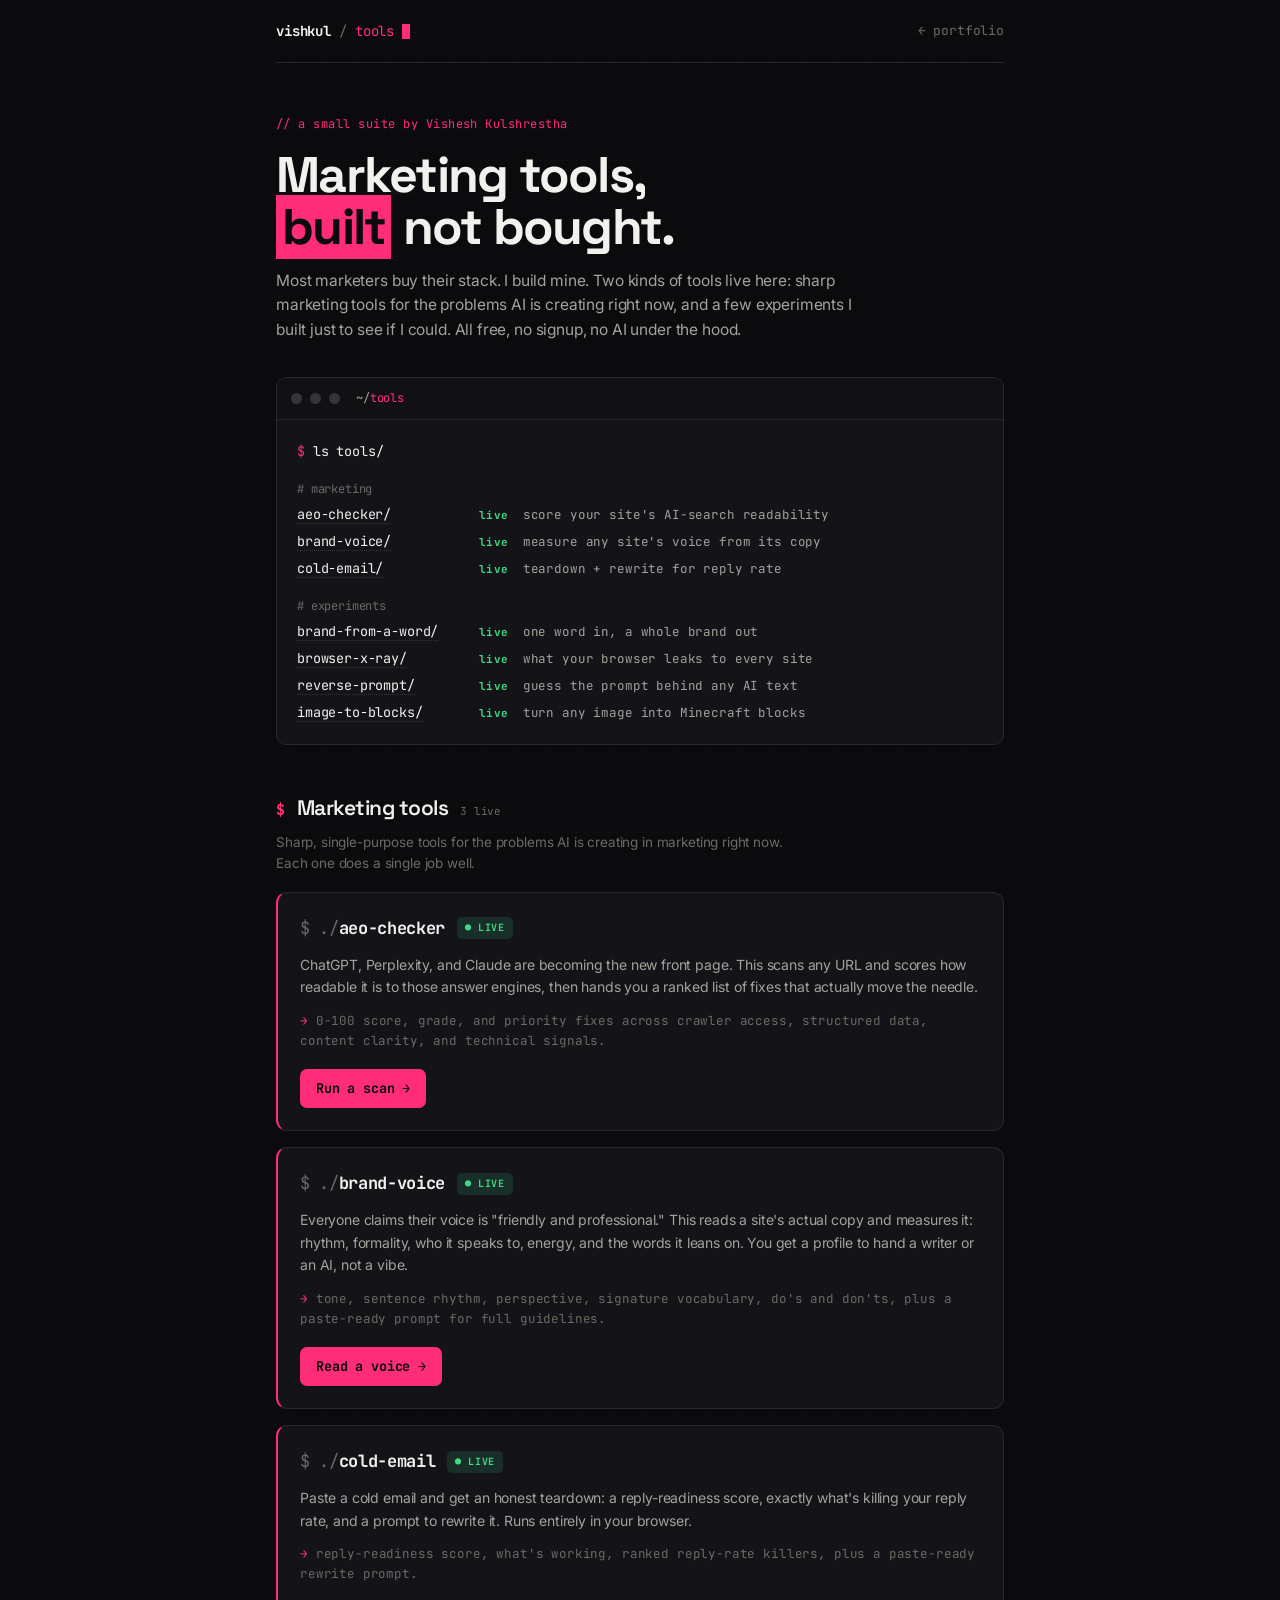
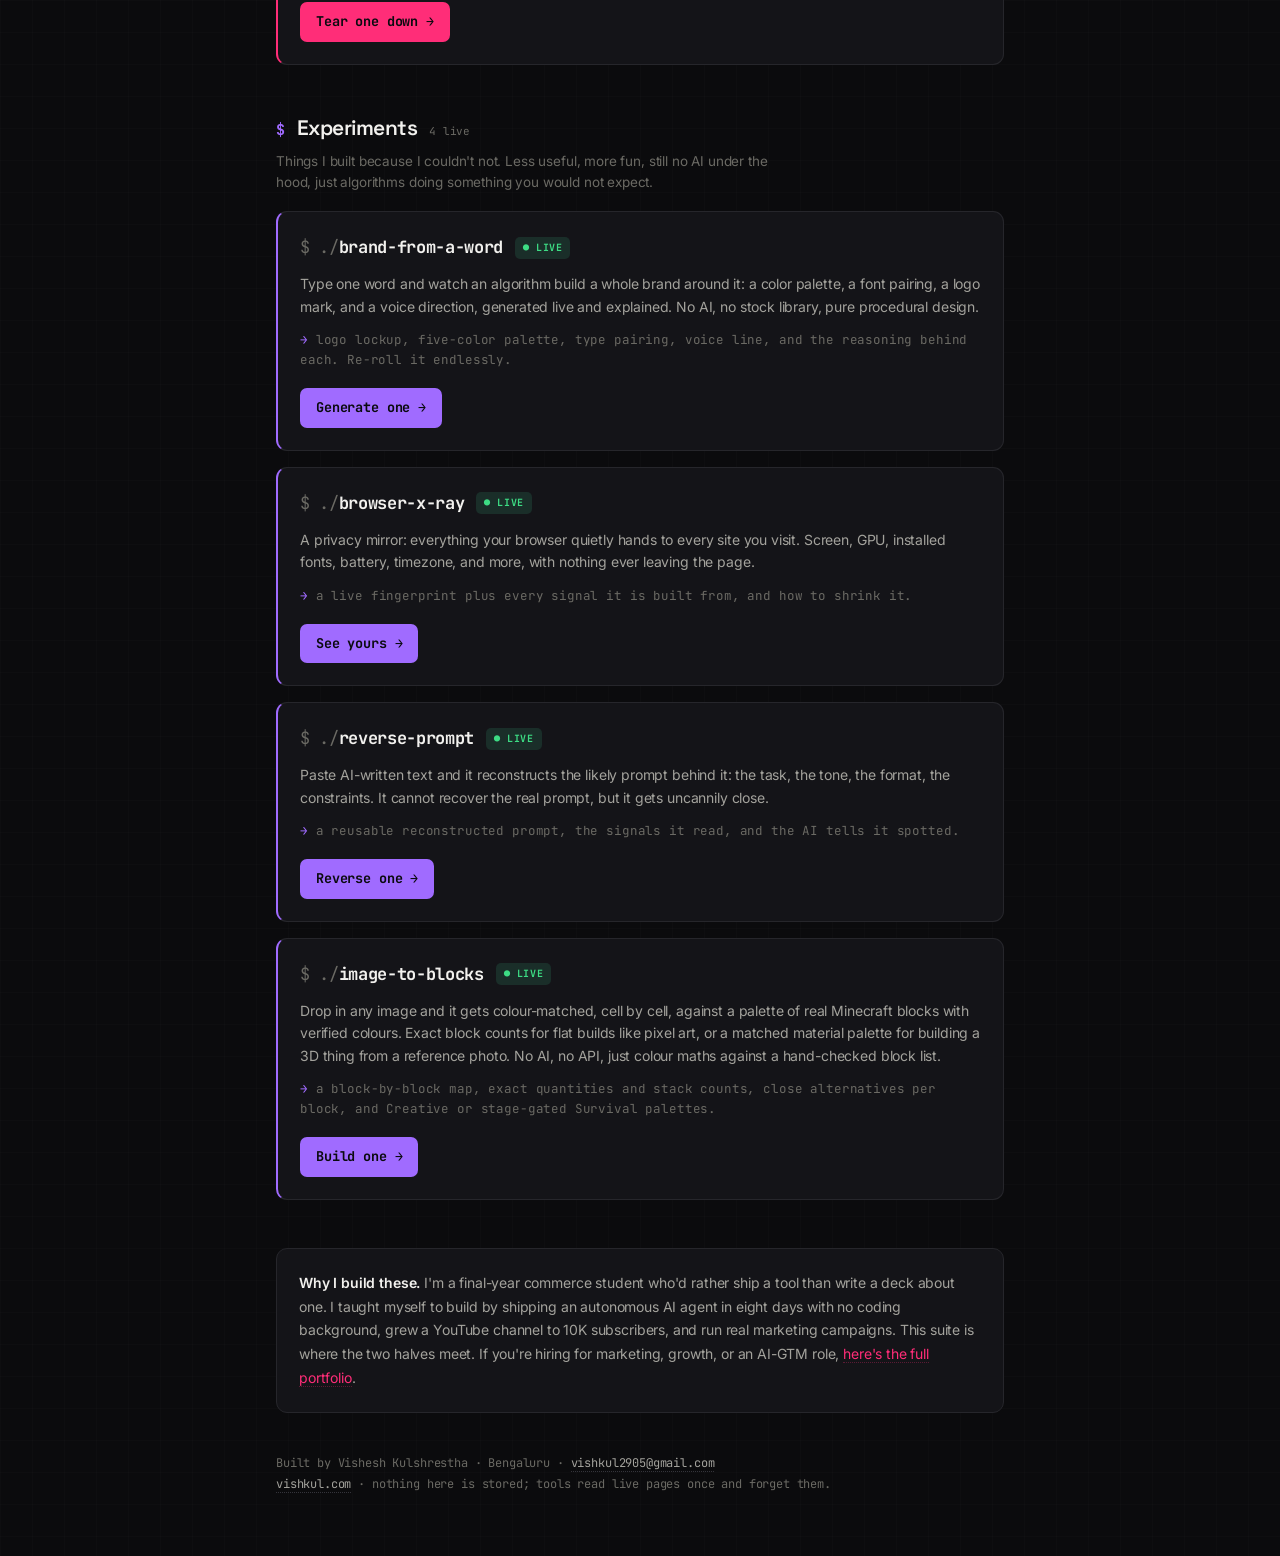
==== tools/index.html @ 20dfca80 "site v2 - minecraft tool + fixes" ====
<!doctype html>
<html lang="en">
<head>
<meta charset="utf-8">
<meta name="viewport" content="width=device-width, initial-scale=1">
<title>vishkul/tools · marketing tools, built not bought</title>
<meta name="description" content="A small suite of sharp, single-purpose marketing tools for the AI era, built by Vishesh Kulshrestha. Start with the AEO Checker: score how readable your site is to AI search.">
<meta property="og:title" content="vishkul/tools">
<meta property="og:description" content="Marketing tools, built not bought. Sharp single-purpose tools for the AI era.">
<link rel="preconnect" href="https://fonts.googleapis.com">
<link rel="preconnect" href="https://fonts.gstatic.com" crossorigin>
<link href="https://fonts.googleapis.com/css2?family=Space+Grotesk:wght@400;500;600;700&family=JetBrains+Mono:wght@400;500;600;700&family=Inter:wght@400;450;500;600&display=swap" rel="stylesheet">
<link rel="stylesheet" href="/tools/assets/tools.css">
<style>
  .hero { margin-top: 52px; }
  .kicker { font-size: 12px; color: var(--accent); letter-spacing: 0.04em; }
  h1.title { font-family: var(--display); font-size: clamp(32px, 6vw, 50px); font-weight: 700; line-height: 1.04;
    margin-top: 14px; letter-spacing: -0.035em; }
  h1.title .pink { color: var(--accent); }
  .sub { font-family: var(--body); margin-top: 16px; color: var(--dim); font-size: 15.5px; max-width: 58ch; line-height: 1.6; }

  .ls { margin-top: 34px; }
  .ls .term-body { padding: 18px 20px; font-size: 13.5px; line-height: 2; }
  .ls .cmd { color: var(--text); }
  .ls .cmd .prompt { color: var(--accent); margin-right: 8px; }
  .ls .row { display: flex; gap: 14px; align-items: baseline; }
  .ls .fname { color: var(--text); width: 168px; }
  .ls .fname a { border-bottom: 1px dotted var(--border-2); }
  .ls .fname a:hover { color: var(--accent); }
  .ls .stat { font-size: 11px; font-weight: 700; letter-spacing: 0.04em; }
  .ls .stat.live { color: var(--green); }
  .ls .stat.soon { color: var(--dimmer); }
  .ls .desc { color: var(--dim); font-size: 12.5px; }
  @media (max-width:560px){ .ls .fname{ width: 120px; } .ls .desc{ display:none; } }

  .ls .grp { color: var(--dimmer); font-size: 12px; margin-top: 12px; }
  .cat-head { margin: 46px 0 0; display: flex; align-items: baseline; gap: 12px; flex-wrap: wrap; }
  .cat-head .chp { color: var(--accent); font-family: var(--mono); font-weight: 700; }
  .cat-head h2 { font-family: var(--display); font-size: 21px; font-weight: 600; letter-spacing: -0.025em; }
  .cat-head .cnt { font-family: var(--mono); font-size: 11px; color: var(--dimmer); }
  .cat-sub { font-family: var(--body); font-size: 13.5px; color: var(--dimmer); margin: 7px 0 0; max-width: 58ch; line-height: 1.55; }
  .cat-head { scroll-margin-top: 24px; }
  .exp-zone { --accent: #a06bff; --accent-line: rgba(160,107,255,0.42); --accent-dim: rgba(160,107,255,0.13); }
  .cards { margin-top: 18px; display: grid; gap: 16px; }
  .card { border: 1px solid var(--border); border-radius: 11px; padding: 22px; background: var(--surface);
    transition: border-color .15s, transform .15s; }
  .card.live { border-left: 2px solid var(--accent); }
  .card.live:hover { border-color: var(--accent-line); transform: translateY(-2px); }
  .card.soon { opacity: 0.72; }
  .card-top { display: flex; align-items: center; gap: 12px; }
  .card-name { font-size: 17px; font-weight: 700; letter-spacing: -0.02em; }
  .card-name .dimmer { color: var(--dimmer); font-weight: 400; }
  .tag { font-size: 10px; font-weight: 700; letter-spacing: 0.06em; padding: 3px 8px; border-radius: 5px; }
  .tag.live { color: var(--green); background: rgba(70,224,160,0.12); }
  .tag.soon { color: var(--dimmer); background: var(--surface-2); border: 1px solid var(--border); }
  .card-desc { font-family: var(--body); margin-top: 12px; color: var(--dim); font-size: 14px; line-height: 1.6; }
  .card-out { margin-top: 12px; font-size: 12.5px; color: var(--dimmer); }
  .card-out .arrow { color: var(--accent); }
  .card-cta { margin-top: 18px; display: inline-flex; align-items: center; gap: 8px;
    background: var(--accent); color: #0a0a0f; font-weight: 700; font-size: 13.5px;
    padding: 9px 16px; border-radius: 7px; transition: filter .15s; }
  .card-cta:hover { filter: brightness(1.08); }
  .card-soonnote { margin-top: 16px; font-size: 12px; color: var(--dimmer); }

  .twocol { display: grid; grid-template-columns: 1fr 1fr; gap: 16px; }
  @media (max-width:560px){ .twocol { grid-template-columns: 1fr; } }

  .about { font-family: var(--body); margin-top: 48px; padding: 22px; border: 1px solid var(--border); border-radius: 11px;
    background: var(--surface); font-size: 14px; color: var(--dim); line-height: 1.7; }
  .about b { color: var(--text); font-weight: 600; }
  .about a { color: var(--accent); border-bottom: 1px dotted var(--accent-line); }

  .footnote { margin: 40px 0 60px; font-size: 12px; color: var(--dimmer); line-height: 1.8; }
  .footnote a { color: var(--dim); border-bottom: 1px dotted var(--border-2); }
  .footnote a:hover { color: var(--accent); }
</style>
<link rel="icon" href="/favicon.svg" type="image/svg+xml">
</head>
<body>
<div class="wrap">

  <nav class="topbar">
    <a class="brand" href="/"><b>vishkul</b> <span class="dimmer">/</span> <span class="accent">tools</span><span class="blink"></span></a>
    <a class="back" href="/">← portfolio</a>
  </nav>

  <header class="hero">
    <div class="kicker">// a small suite by Vishesh Kulshrestha</div>
    <h1 class="title">Marketing tools,<br><span class="mark">built</span> not bought.</h1>
    <p class="sub">Most marketers buy their stack. I build mine. Two kinds of tools live here: sharp marketing tools for the problems AI is creating right now, and a few experiments I built just to see if I could. All free, no signup, no AI under the hood.</p>
  </header>

  <section class="ls">
    <div class="term">
      <div class="term-head">
        <span class="dot"></span><span class="dot"></span><span class="dot"></span>
        <span class="term-path">~/<span class="accent">tools</span></span>
      </div>
      <div class="term-body">
        <div class="cmd"><span class="prompt">$</span>ls tools/</div>
        <div class="grp"># marketing</div>
        <div class="row"><span class="fname"><a href="aeo.html" target="_blank" rel="noopener">aeo-checker/</a></span><span class="stat live">live</span><span class="desc">score your site's AI-search readability</span></div>
        <div class="row"><span class="fname"><a href="brand-voice.html" target="_blank" rel="noopener">brand-voice/</a></span><span class="stat live">live</span><span class="desc">measure any site's voice from its copy</span></div>
        <div class="row"><span class="fname"><a href="cold-email.html" target="_blank" rel="noopener">cold-email/</a></span><span class="stat live">live</span><span class="desc">teardown + rewrite for reply rate</span></div>
        <div class="grp"># experiments</div>
        <div class="row"><span class="fname"><a href="brand-from-word.html" target="_blank" rel="noopener">brand-from-a-word/</a></span><span class="stat live">live</span><span class="desc">one word in, a whole brand out</span></div>
        <div class="row"><span class="fname"><a href="browser-x-ray.html" target="_blank" rel="noopener">browser-x-ray/</a></span><span class="stat live">live</span><span class="desc">what your browser leaks to every site</span></div>
        <div class="row"><span class="fname"><a href="reverse-prompt.html" target="_blank" rel="noopener">reverse-prompt/</a></span><span class="stat live">live</span><span class="desc">guess the prompt behind any AI text</span></div>
        <div class="row"><span class="fname"><a href="minecraft-blocks.html" target="_blank" rel="noopener">image-to-blocks/</a></span><span class="stat live">live</span><span class="desc">turn any image into Minecraft blocks</span></div>
      </div>
    </div>
  </section>

  <div class="cat-head" id="marketing"><span class="chp">$</span><h2>Marketing tools</h2><span class="cnt">3 live</span></div>
  <p class="cat-sub">Sharp, single-purpose tools for the problems AI is creating in marketing right now. Each one does a single job well.</p>
  <section class="cards">

    <div class="card live">
      <div class="card-top">
        <span class="card-name"><span class="dimmer">$ ./</span>aeo-checker</span>
        <span class="tag live">● LIVE</span>
      </div>
      <p class="card-desc">ChatGPT, Perplexity, and Claude are becoming the new front page. This scans any URL and scores how readable it is to those answer engines, then hands you a ranked list of fixes that actually move the needle.</p>
      <div class="card-out"><span class="arrow">→</span> 0-100 score, grade, and priority fixes across crawler access, structured data, content clarity, and technical signals.</div>
      <a class="card-cta" href="aeo.html" target="_blank" rel="noopener">Run a scan →</a>
    </div>

    <div class="card live">
      <div class="card-top">
        <span class="card-name"><span class="dimmer">$ ./</span>brand-voice</span>
        <span class="tag live">● LIVE</span>
      </div>
      <p class="card-desc">Everyone claims their voice is "friendly and professional." This reads a site's actual copy and measures it: rhythm, formality, who it speaks to, energy, and the words it leans on. You get a profile to hand a writer or an AI, not a vibe.</p>
      <div class="card-out"><span class="arrow">→</span> tone, sentence rhythm, perspective, signature vocabulary, do's and don'ts, plus a paste-ready prompt for full guidelines.</div>
      <a class="card-cta" href="brand-voice.html" target="_blank" rel="noopener">Read a voice →</a>
    </div>

    <div class="card live">
      <div class="card-top">
        <span class="card-name"><span class="dimmer">$ ./</span>cold-email</span>
        <span class="tag live">● LIVE</span>
      </div>
      <p class="card-desc">Paste a cold email and get an honest teardown: a reply-readiness score, exactly what's killing your reply rate, and a prompt to rewrite it. Runs entirely in your browser.</p>
      <div class="card-out"><span class="arrow">→</span> reply-readiness score, what's working, ranked reply-rate killers, plus a paste-ready rewrite prompt.</div>
      <a class="card-cta" href="cold-email.html" target="_blank" rel="noopener">Tear one down →</a>
    </div>

  </section>

  <div class="exp-zone">
  <div class="cat-head" id="experiments"><span class="chp">$</span><h2>Experiments</h2><span class="cnt">4 live</span></div>
  <p class="cat-sub">Things I built because I couldn't not. Less useful, more fun, still no AI under the hood, just algorithms doing something you would not expect.</p>
  <section class="cards">

    <div class="card live">
      <div class="card-top">
        <span class="card-name"><span class="dimmer">$ ./</span>brand-from-a-word</span>
        <span class="tag live">● LIVE</span>
      </div>
      <p class="card-desc">Type one word and watch an algorithm build a whole brand around it: a color palette, a font pairing, a logo mark, and a voice direction, generated live and explained. No AI, no stock library, pure procedural design.</p>
      <div class="card-out"><span class="arrow">→</span> logo lockup, five-color palette, type pairing, voice line, and the reasoning behind each. Re-roll it endlessly.</div>
      <a class="card-cta" href="brand-from-word.html" target="_blank" rel="noopener">Generate one →</a>
    </div>

    <div class="card live">
      <div class="card-top">
        <span class="card-name"><span class="dimmer">$ ./</span>browser-x-ray</span>
        <span class="tag live">● LIVE</span>
      </div>
      <p class="card-desc">A privacy mirror: everything your browser quietly hands to every site you visit. Screen, GPU, installed fonts, battery, timezone, and more, with nothing ever leaving the page.</p>
      <div class="card-out"><span class="arrow">→</span> a live fingerprint plus every signal it is built from, and how to shrink it.</div>
      <a class="card-cta" href="browser-x-ray.html" target="_blank" rel="noopener">See yours →</a>
    </div>

    <div class="card live">
      <div class="card-top">
        <span class="card-name"><span class="dimmer">$ ./</span>reverse-prompt</span>
        <span class="tag live">● LIVE</span>
      </div>
      <p class="card-desc">Paste AI-written text and it reconstructs the likely prompt behind it: the task, the tone, the format, the constraints. It cannot recover the real prompt, but it gets uncannily close.</p>
      <div class="card-out"><span class="arrow">→</span> a reusable reconstructed prompt, the signals it read, and the AI tells it spotted.</div>
      <a class="card-cta" href="reverse-prompt.html" target="_blank" rel="noopener">Reverse one →</a>
    </div>

    <div class="card live">
      <div class="card-top">
        <span class="card-name"><span class="dimmer">$ ./</span>image-to-blocks</span>
        <span class="tag live">● LIVE</span>
      </div>
      <p class="card-desc">Drop in any image and it gets colour-matched, cell by cell, against a palette of real Minecraft blocks with verified colours. Exact block counts for flat builds like pixel art, or a matched material palette for building a 3D thing from a reference photo. No AI, no API, just colour maths against a hand-checked block list.</p>
      <div class="card-out"><span class="arrow">→</span> a block-by-block map, exact quantities and stack counts, close alternatives per block, and Creative or stage-gated Survival palettes.</div>
      <a class="card-cta" href="minecraft-blocks.html" target="_blank" rel="noopener">Build one →</a>
    </div>

  </section>
  </div>

  <section class="about">
    <b>Why I build these.</b> I'm a final-year commerce student who'd rather ship a tool than write a deck about one. I taught myself to build by shipping an autonomous AI agent in eight days with no coding background, grew a YouTube channel to 10K subscribers, and run real marketing campaigns. This suite is where the two halves meet. If you're hiring for marketing, growth, or an AI-GTM role, <a href="https://www.vishkul.com">here's the full portfolio</a>.
  </section>

  <p class="footnote">
    Built by Vishesh Kulshrestha · Bengaluru · <a href="mailto:vishkul2905@gmail.com">vishkul2905@gmail.com</a>
    <br><a href="https://www.vishkul.com">vishkul.com</a> · nothing here is stored; tools read live pages once and forget them.
  </p>

</div>
</body>
</html>
---- tools/assets/tools.css ----
:root {
  /* matched to vishkul.com portfolio tokens */
  --bg:        #0b0b0d;
  --surface:   #141418;
  --surface-2: #17171c;
  --bg-soft:   #111114;
  --border:    #26262b;
  --border-2:  #34343b;
  --text:      #f2f1ee;
  --dim:       #a3a29c;
  --dimmer:    #6b6a64;
  --accent:    #ff2d78;
  --accent-soft:#ff5e96;
  --accent-dim:rgba(255,45,120,0.10);
  --accent-line:rgba(255,45,120,0.30);
  --green:     #3ddc84;
  --amber:     #febc2e;
  --red:       #ff4d4d;
  --mono:    "JetBrains Mono", ui-monospace, "SF Mono", Menlo, Consolas, monospace;
  --display: "Space Grotesk", system-ui, sans-serif;
  --body:    "Inter", system-ui, sans-serif;
}

* { box-sizing: border-box; margin: 0; padding: 0; }
html { -webkit-text-size-adjust: 100%; scroll-behavior: smooth; }

/* terminal default stays mono; prose elements opt into Inter, headings into Space Grotesk */
body {
  background: var(--bg);
  color: var(--text);
  font-family: var(--mono);
  font-size: 15px;
  line-height: 1.6;
  letter-spacing: -0.01em;
  -webkit-font-smoothing: antialiased;
  min-height: 100vh;
  overflow-x: hidden;
  background-image:
    linear-gradient(rgba(255,255,255,0.012) 1px, transparent 1px),
    linear-gradient(90deg, rgba(255,255,255,0.012) 1px, transparent 1px);
  background-size: 32px 32px;
}

a { color: inherit; text-decoration: none; }
::selection { background: var(--accent); color: #0b0b0d; }

.wrap { max-width: 780px; margin: 0 auto; padding: 0 26px; }

/* pink highlight, like the portfolio h1 .mark */
.mark { background: var(--accent); color: #0b0b0d; padding: 0 .12em;
  -webkit-box-decoration-break: clone; box-decoration-break: clone; }

/* ---- top nav ---- */
.topbar {
  display: flex; align-items: center; justify-content: space-between;
  padding: 20px 0; border-bottom: 1px solid var(--border);
}
.brand { font-size: 14px; color: var(--dim); display: flex; align-items: center; gap: 8px; text-decoration: none; }
.brand b { color: var(--text); font-weight: 700; }
.brand .accent { color: var(--accent); }
.brand .blink { width: 8px; height: 15px; background: var(--accent); display: inline-block;
  animation: blink 1.1s steps(1) infinite; }
@keyframes blink { 50% { opacity: 0; } }
.topbar .back { font-size: 13px; color: var(--dimmer); transition: color .18s; }
.topbar .back:hover { color: var(--accent); }

a:focus-visible, button:focus-visible, input:focus-visible {
  outline: 2px solid var(--accent); outline-offset: 2px; border-radius: 2px;
}

/* ---- terminal window chrome ---- */
.term { background: var(--surface); border: 1px solid var(--border); border-radius: 10px; overflow: hidden; }
.term-head {
  display: flex; align-items: center; gap: 8px; padding: 11px 14px;
  background: var(--bg-soft); border-bottom: 1px solid var(--border);
  font-size: 12px; color: var(--dimmer);
}
.dot { width: 11px; height: 11px; border-radius: 50%; background: var(--border-2); }
.term-path { margin-left: 8px; color: var(--dim); }
.term-path .accent { color: var(--accent); }
.term-body { padding: 22px; }

.prompt { color: var(--green); }
.muted { color: var(--dim); }
.dimmer { color: var(--dimmer); }

.mt8{margin-top:8px}.mt12{margin-top:12px}.mt16{margin-top:16px}.mt20{margin-top:20px}
.mt28{margin-top:28px}.mt40{margin-top:40px}.mt56{margin-top:56px}
.small{font-size:13px}.tiny{font-size:12px}

@media (max-width: 560px) {
  body { font-size: 14px; }
  .wrap { padding: 0 18px; }
  .term-body { padding: 16px; }
}
@media (prefers-reduced-motion: reduce) {
  * { animation-duration: 0.001ms !important; transition-duration: 0.001ms !important; }
}
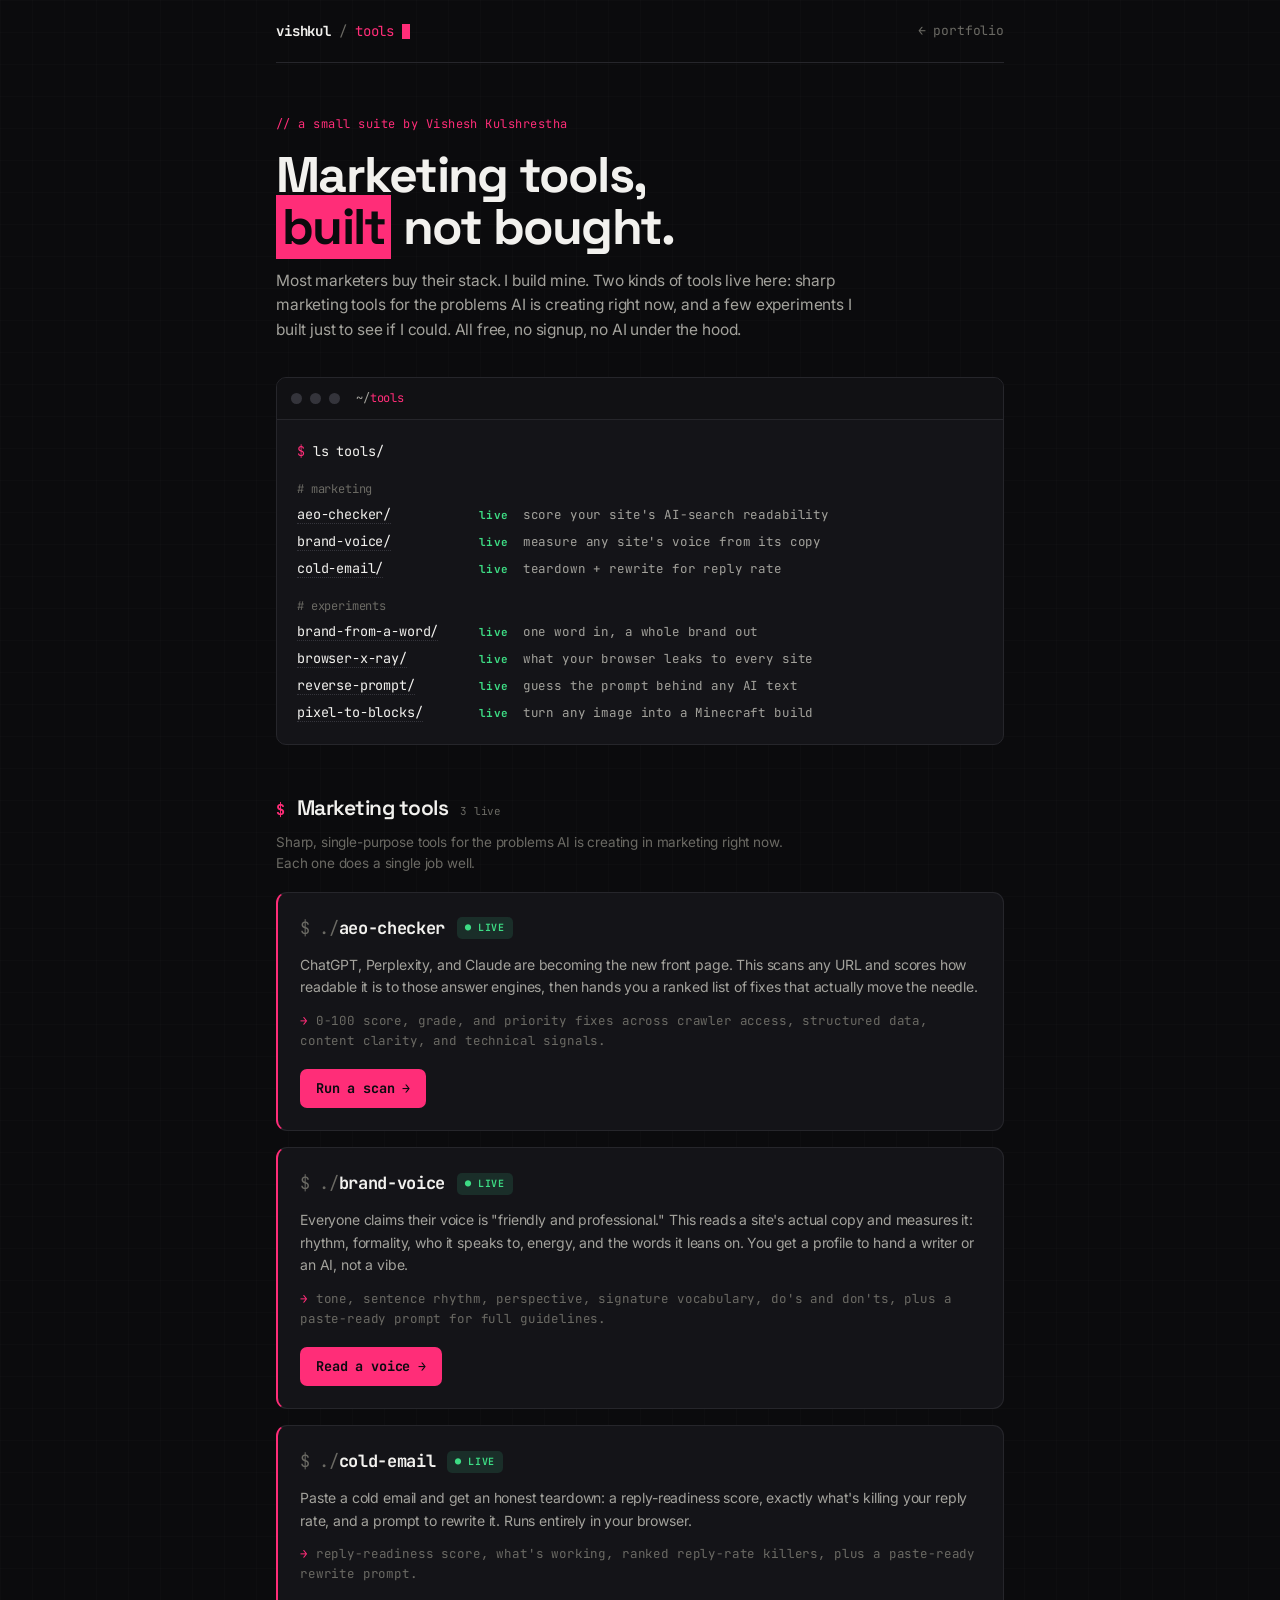
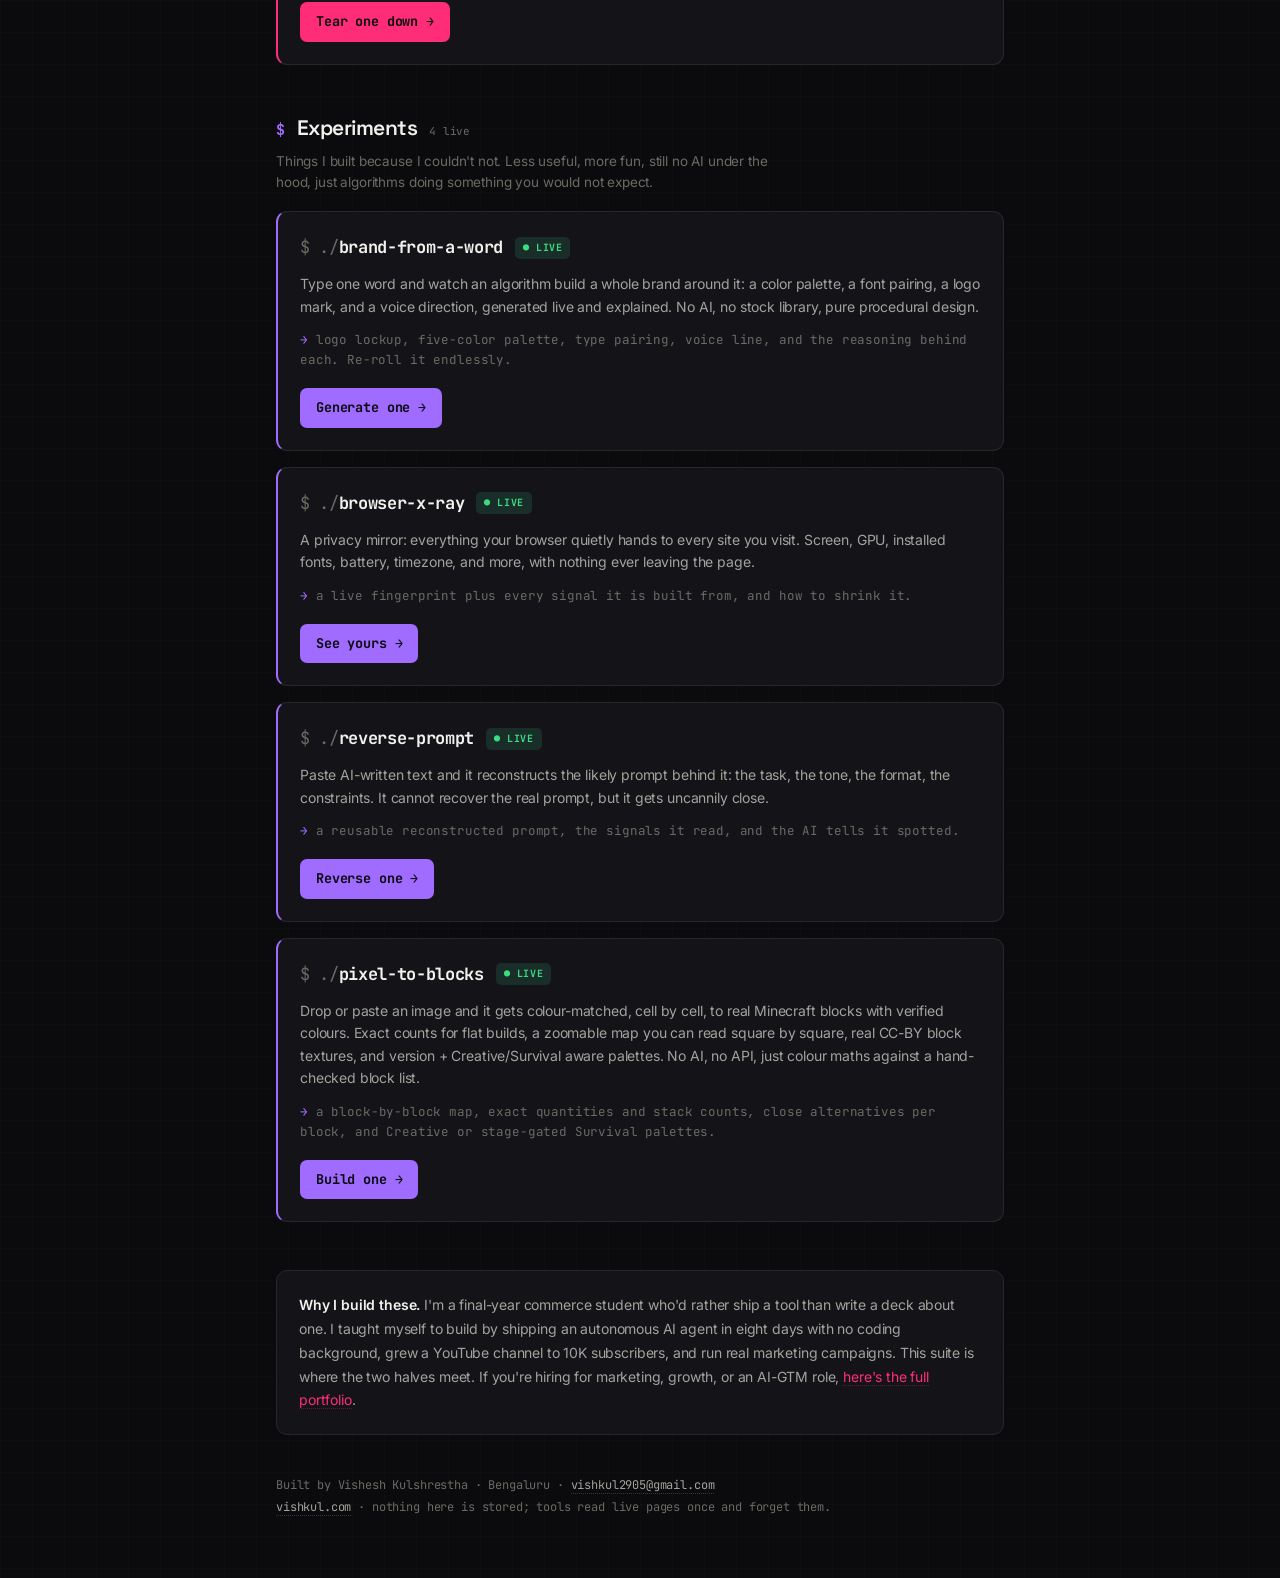
==== commit 72af90f3: "clean rebuild - pixel-to-blocks" ====
--- a/tools/index.html
+++ b/tools/index.html
@@ -106,7 +106,7 @@
         <div class="row"><span class="fname"><a href="brand-from-word.html" target="_blank" rel="noopener">brand-from-a-word/</a></span><span class="stat live">live</span><span class="desc">one word in, a whole brand out</span></div>
         <div class="row"><span class="fname"><a href="browser-x-ray.html" target="_blank" rel="noopener">browser-x-ray/</a></span><span class="stat live">live</span><span class="desc">what your browser leaks to every site</span></div>
         <div class="row"><span class="fname"><a href="reverse-prompt.html" target="_blank" rel="noopener">reverse-prompt/</a></span><span class="stat live">live</span><span class="desc">guess the prompt behind any AI text</span></div>
-        <div class="row"><span class="fname"><a href="minecraft-blocks.html" target="_blank" rel="noopener">image-to-blocks/</a></span><span class="stat live">live</span><span class="desc">turn any image into Minecraft blocks</span></div>
+        <div class="row"><span class="fname"><a href="minecraft-blocks.html" target="_blank" rel="noopener">pixel-to-blocks/</a></span><span class="stat live">live</span><span class="desc">turn any image into a Minecraft build</span></div>
       </div>
     </div>
   </section>
@@ -184,10 +184,10 @@
 
     <div class="card live">
       <div class="card-top">
-        <span class="card-name"><span class="dimmer">$ ./</span>image-to-blocks</span>
-        <span class="tag live">● LIVE</span>
-      </div>
-      <p class="card-desc">Drop in any image and it gets colour-matched, cell by cell, against a palette of real Minecraft blocks with verified colours. Exact block counts for flat builds like pixel art, or a matched material palette for building a 3D thing from a reference photo. No AI, no API, just colour maths against a hand-checked block list.</p>
+        <span class="card-name"><span class="dimmer">$ ./</span>pixel-to-blocks</span>
+        <span class="tag live">● LIVE</span>
+      </div>
+      <p class="card-desc">Drop or paste an image and it gets colour-matched, cell by cell, to real Minecraft blocks with verified colours. Exact counts for flat builds, a zoomable map you can read square by square, real CC-BY block textures, and version + Creative/Survival aware palettes. No AI, no API, just colour maths against a hand-checked block list.</p>
       <div class="card-out"><span class="arrow">→</span> a block-by-block map, exact quantities and stack counts, close alternatives per block, and Creative or stage-gated Survival palettes.</div>
       <a class="card-cta" href="minecraft-blocks.html" target="_blank" rel="noopener">Build one →</a>
     </div>
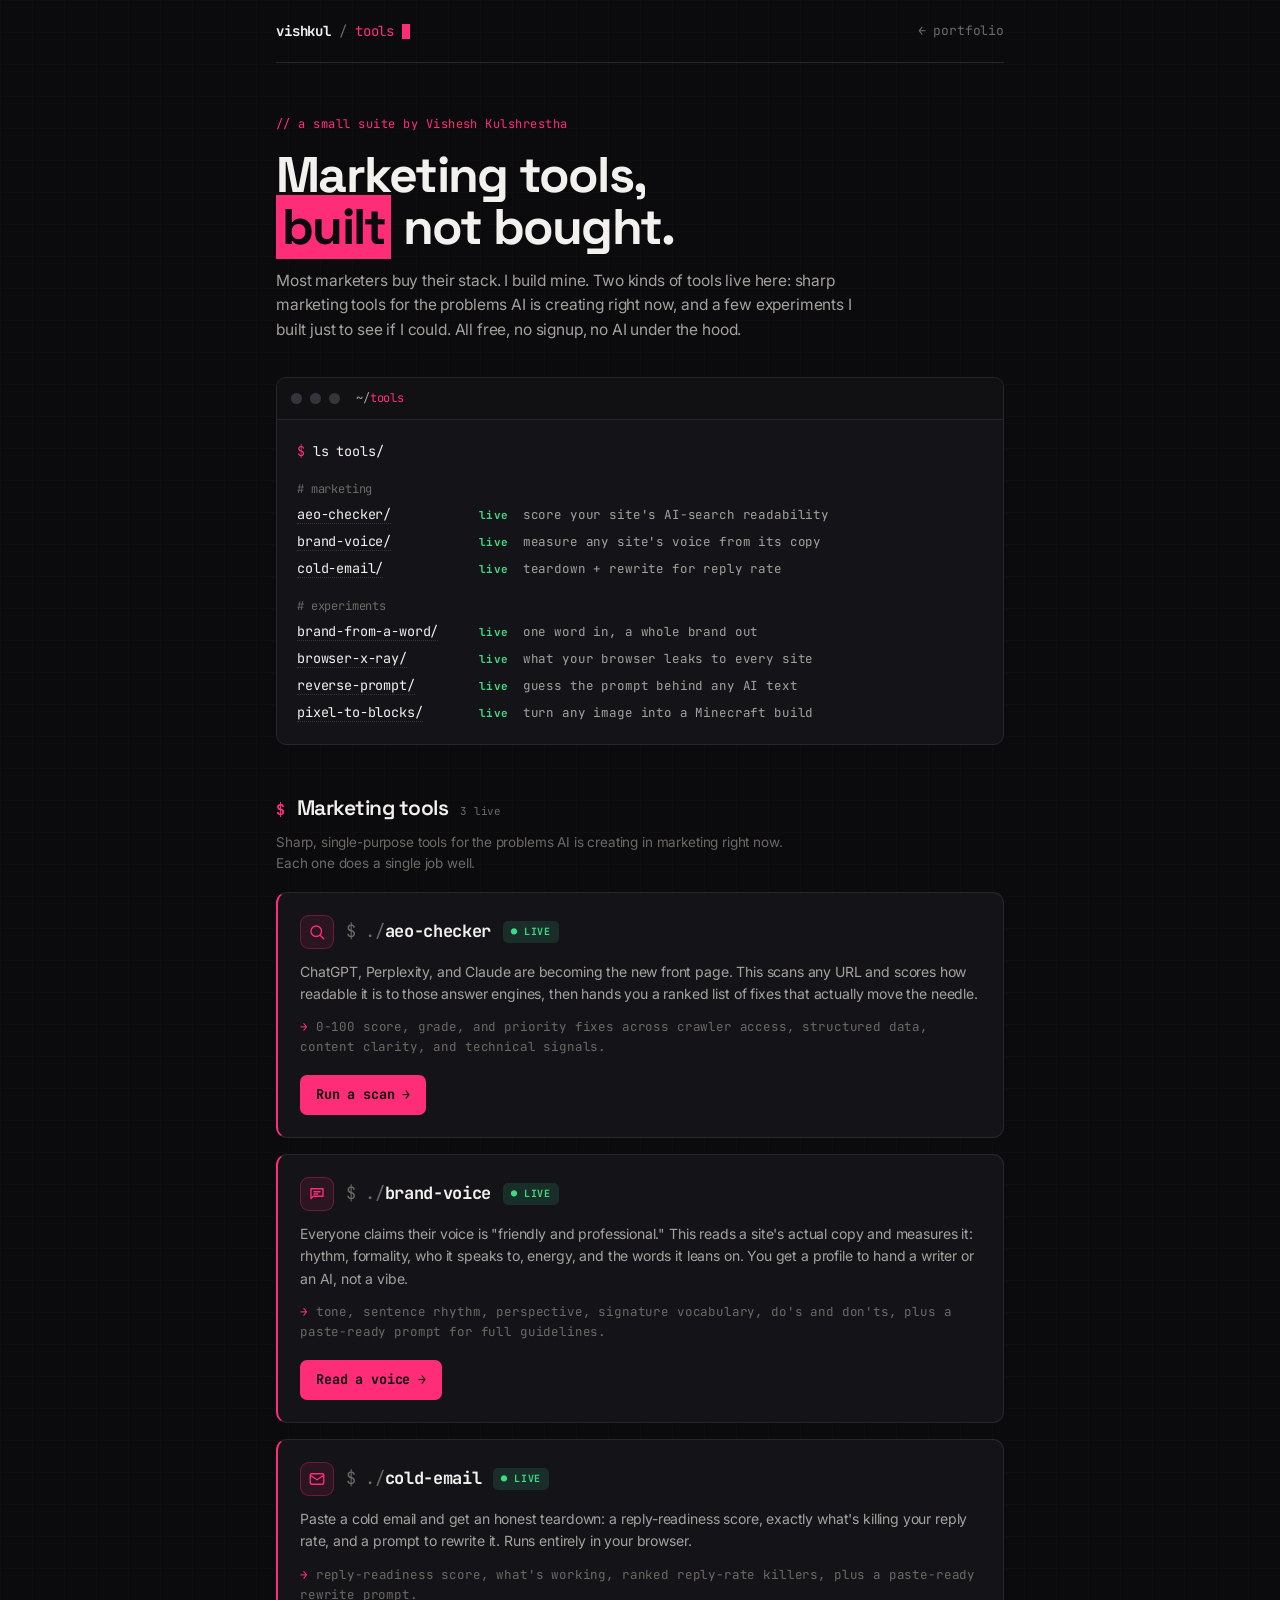
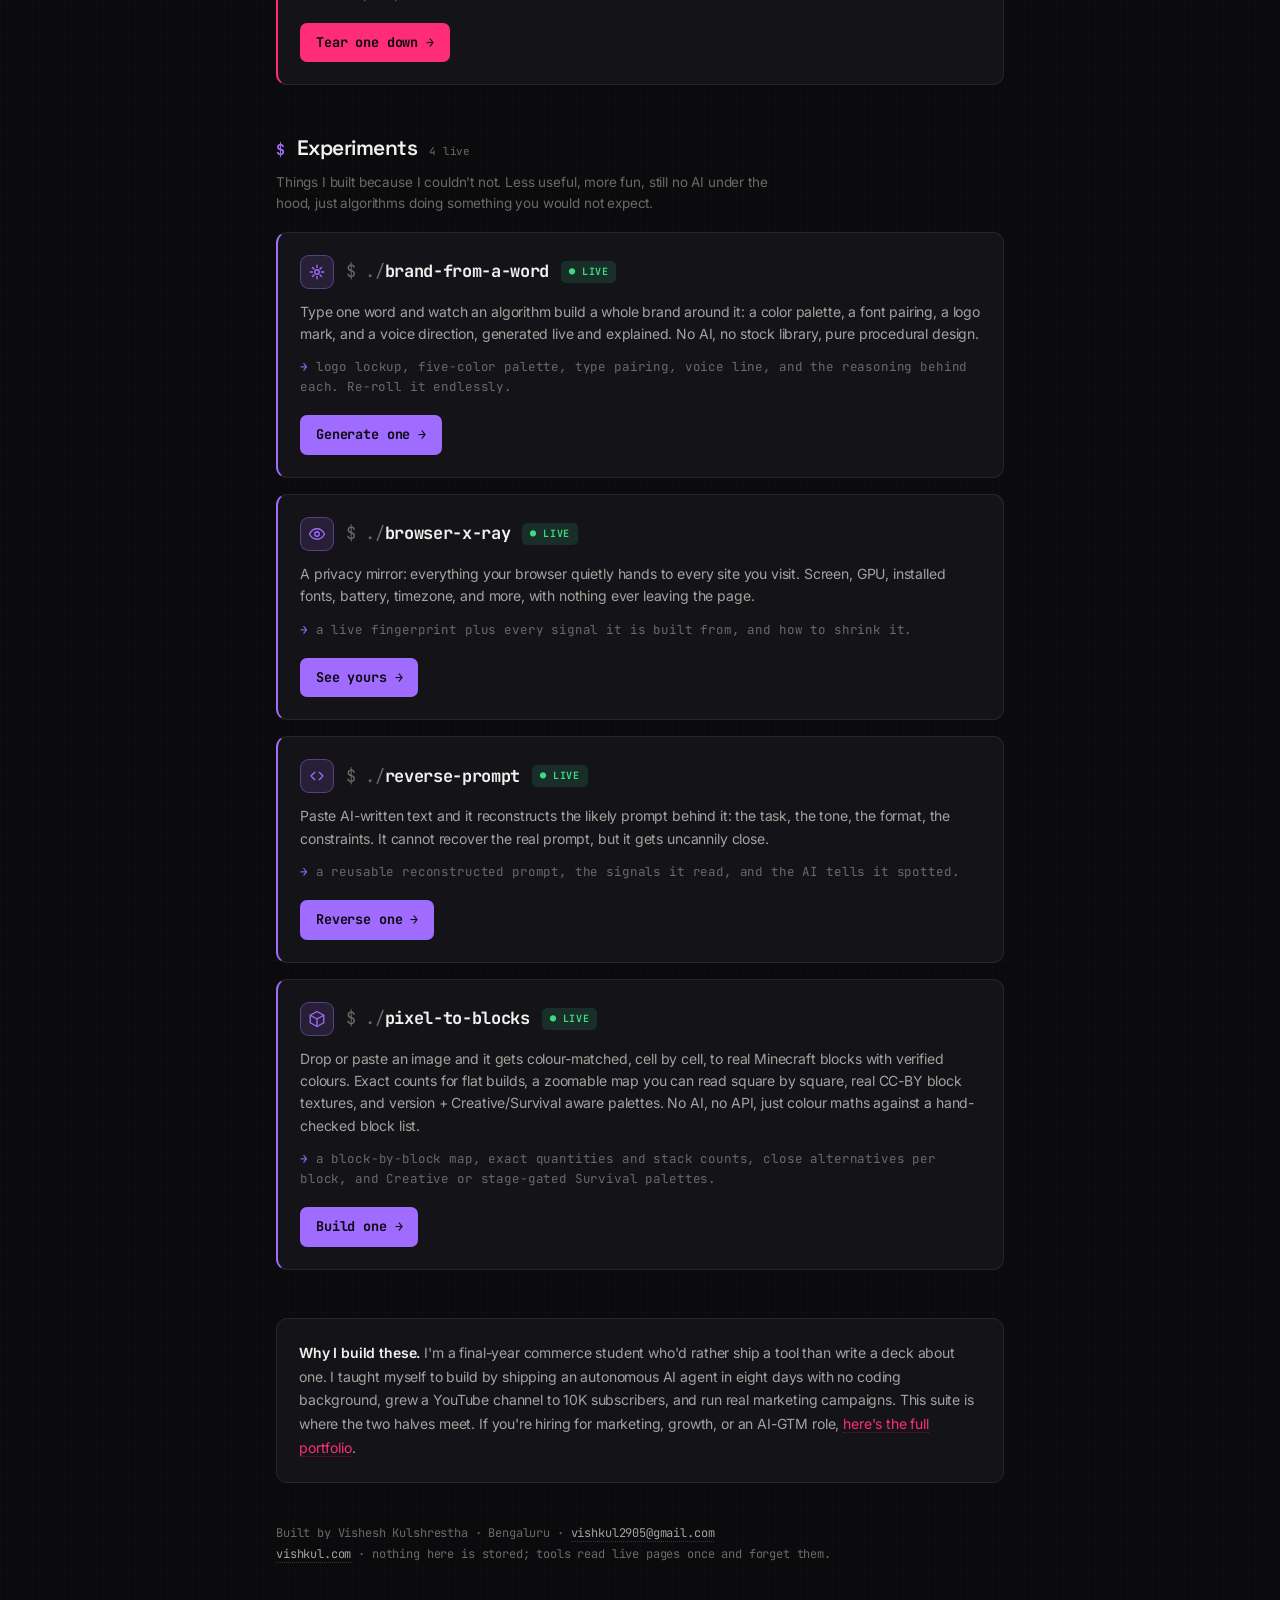
==== commit 2958be46: "swatches" ====
--- a/tools/index.html
+++ b/tools/index.html
@@ -48,6 +48,8 @@
   .card.live:hover { border-color: var(--accent-line); transform: translateY(-2px); }
   .card.soon { opacity: 0.72; }
   .card-top { display: flex; align-items: center; gap: 12px; }
+  .tool-ico { width: 34px; height: 34px; flex-shrink: 0; border: 1px solid var(--accent-line); border-radius: 9px; display: flex; align-items: center; justify-content: center; background: var(--accent-dim); }
+  .tool-ico svg { width: 18px; height: 18px; stroke: var(--accent); stroke-width: 1.8; fill: none; stroke-linecap: round; stroke-linejoin: round; }
   .card-name { font-size: 17px; font-weight: 700; letter-spacing: -0.02em; }
   .card-name .dimmer { color: var(--dimmer); font-weight: 400; }
   .tag { font-size: 10px; font-weight: 700; letter-spacing: 0.06em; padding: 3px 8px; border-radius: 5px; }
@@ -117,7 +119,7 @@
 
     <div class="card live">
       <div class="card-top">
-        <span class="card-name"><span class="dimmer">$ ./</span>aeo-checker</span>
+        <span class="tool-ico"><svg viewBox="0 0 24 24"><circle cx="11" cy="11" r="7"/><path d="M21 21l-4-4"/></svg></span><span class="card-name"><span class="dimmer">$ ./</span>aeo-checker</span>
         <span class="tag live">● LIVE</span>
       </div>
       <p class="card-desc">ChatGPT, Perplexity, and Claude are becoming the new front page. This scans any URL and scores how readable it is to those answer engines, then hands you a ranked list of fixes that actually move the needle.</p>
@@ -127,7 +129,7 @@
 
     <div class="card live">
       <div class="card-top">
-        <span class="card-name"><span class="dimmer">$ ./</span>brand-voice</span>
+        <span class="tool-ico"><svg viewBox="0 0 24 24"><path d="M4 5h16v10H7l-3 3z"/><path d="M8 9h8M8 12h5"/></svg></span><span class="card-name"><span class="dimmer">$ ./</span>brand-voice</span>
         <span class="tag live">● LIVE</span>
       </div>
       <p class="card-desc">Everyone claims their voice is "friendly and professional." This reads a site's actual copy and measures it: rhythm, formality, who it speaks to, energy, and the words it leans on. You get a profile to hand a writer or an AI, not a vibe.</p>
@@ -137,7 +139,7 @@
 
     <div class="card live">
       <div class="card-top">
-        <span class="card-name"><span class="dimmer">$ ./</span>cold-email</span>
+        <span class="tool-ico"><svg viewBox="0 0 24 24"><rect x="3" y="5" width="18" height="14" rx="2"/><path d="M3 7l9 6 9-6"/></svg></span><span class="card-name"><span class="dimmer">$ ./</span>cold-email</span>
         <span class="tag live">● LIVE</span>
       </div>
       <p class="card-desc">Paste a cold email and get an honest teardown: a reply-readiness score, exactly what's killing your reply rate, and a prompt to rewrite it. Runs entirely in your browser.</p>
@@ -154,7 +156,7 @@
 
     <div class="card live">
       <div class="card-top">
-        <span class="card-name"><span class="dimmer">$ ./</span>brand-from-a-word</span>
+        <span class="tool-ico"><svg viewBox="0 0 24 24"><circle cx="12" cy="12" r="3"/><path d="M12 3v3M12 18v3M3 12h3M18 12h3M6 6l2 2M16 16l2 2M18 6l-2 2M8 16l-2 2"/></svg></span><span class="card-name"><span class="dimmer">$ ./</span>brand-from-a-word</span>
         <span class="tag live">● LIVE</span>
       </div>
       <p class="card-desc">Type one word and watch an algorithm build a whole brand around it: a color palette, a font pairing, a logo mark, and a voice direction, generated live and explained. No AI, no stock library, pure procedural design.</p>
@@ -164,7 +166,7 @@
 
     <div class="card live">
       <div class="card-top">
-        <span class="card-name"><span class="dimmer">$ ./</span>browser-x-ray</span>
+        <span class="tool-ico"><svg viewBox="0 0 24 24"><path d="M2 12s3.5-7 10-7 10 7 10 7-3.5 7-10 7-10-7-10-7z"/><circle cx="12" cy="12" r="3"/></svg></span><span class="card-name"><span class="dimmer">$ ./</span>browser-x-ray</span>
         <span class="tag live">● LIVE</span>
       </div>
       <p class="card-desc">A privacy mirror: everything your browser quietly hands to every site you visit. Screen, GPU, installed fonts, battery, timezone, and more, with nothing ever leaving the page.</p>
@@ -174,7 +176,7 @@
 
     <div class="card live">
       <div class="card-top">
-        <span class="card-name"><span class="dimmer">$ ./</span>reverse-prompt</span>
+        <span class="tool-ico"><svg viewBox="0 0 24 24"><path d="M9 7L4 12l5 5M15 7l5 5-5 5"/></svg></span><span class="card-name"><span class="dimmer">$ ./</span>reverse-prompt</span>
         <span class="tag live">● LIVE</span>
       </div>
       <p class="card-desc">Paste AI-written text and it reconstructs the likely prompt behind it: the task, the tone, the format, the constraints. It cannot recover the real prompt, but it gets uncannily close.</p>
@@ -184,7 +186,7 @@
 
     <div class="card live">
       <div class="card-top">
-        <span class="card-name"><span class="dimmer">$ ./</span>pixel-to-blocks</span>
+        <span class="tool-ico"><svg viewBox="0 0 24 24"><path d="M12 2l9 5v10l-9 5-9-5V7z"/><path d="M12 12l9-5M12 12v10M12 12L3 7"/></svg></span><span class="card-name"><span class="dimmer">$ ./</span>pixel-to-blocks</span>
         <span class="tag live">● LIVE</span>
       </div>
       <p class="card-desc">Drop or paste an image and it gets colour-matched, cell by cell, to real Minecraft blocks with verified colours. Exact counts for flat builds, a zoomable map you can read square by square, real CC-BY block textures, and version + Creative/Survival aware palettes. No AI, no API, just colour maths against a hand-checked block list.</p>
